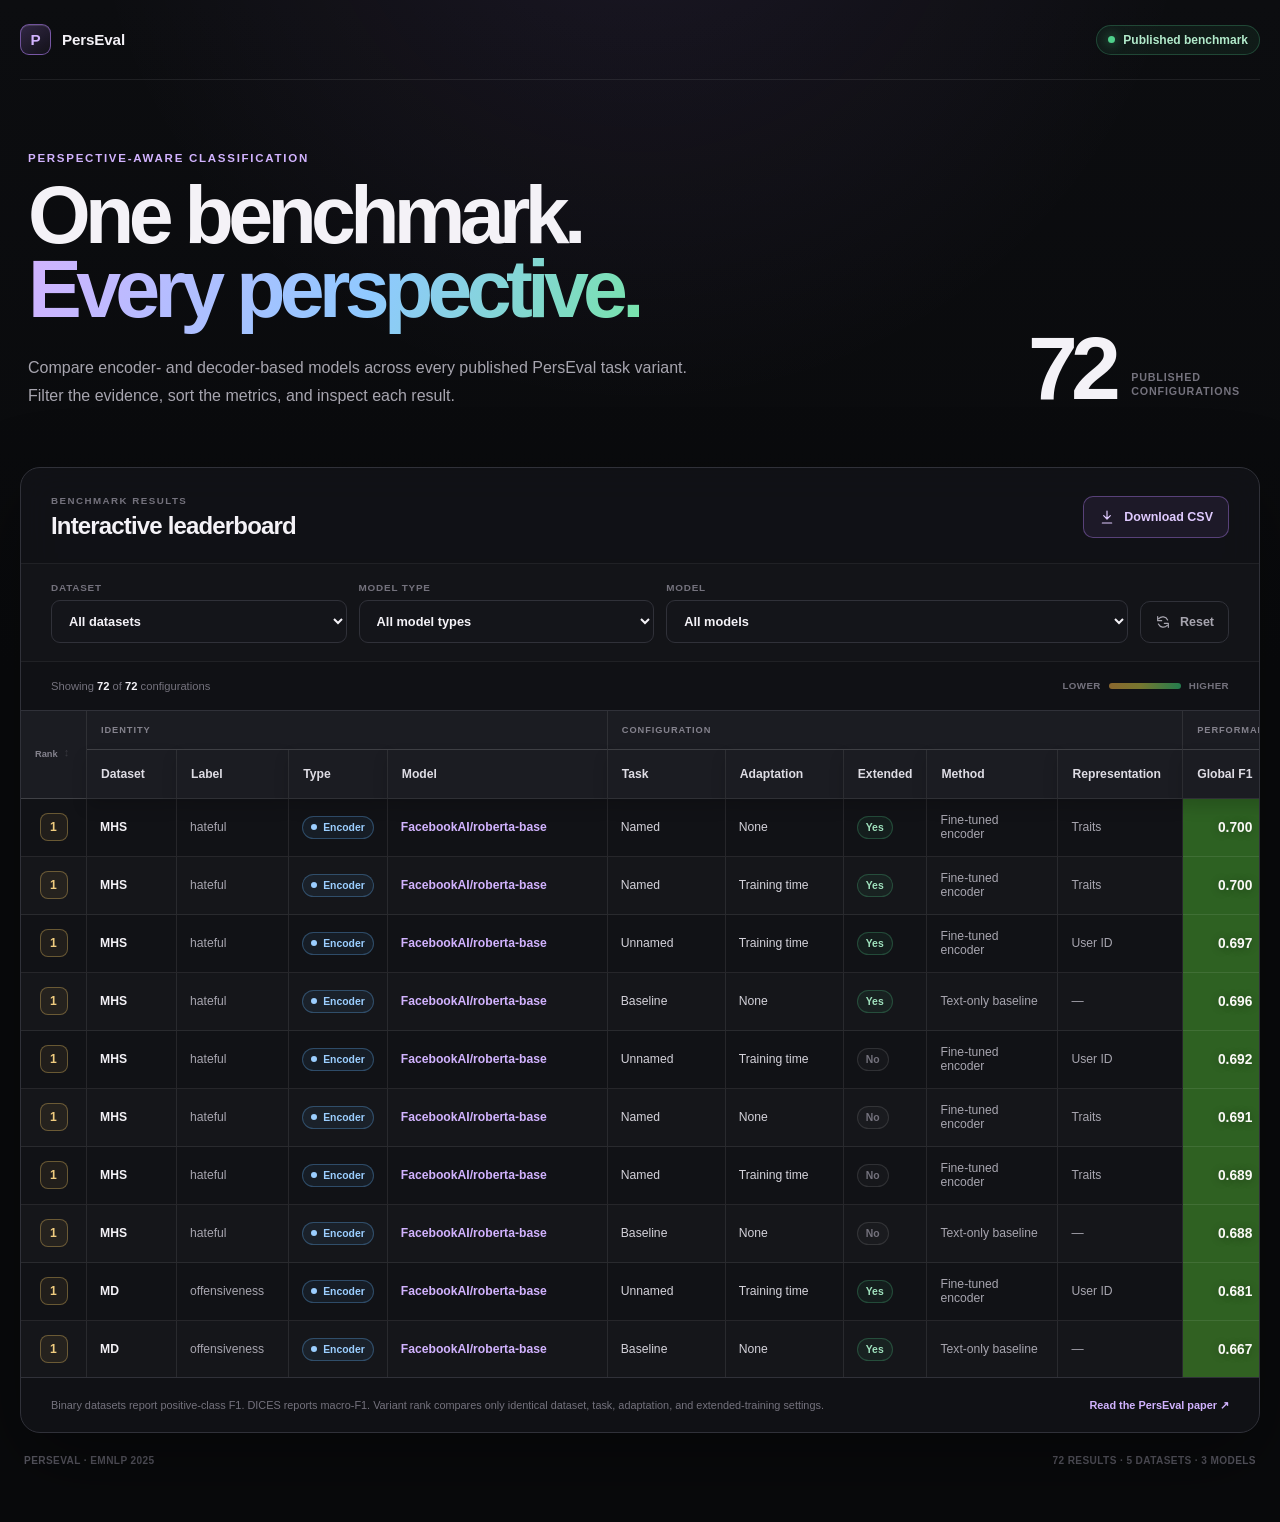
==== docs/leaderboard/index.html @ 26a7c82e "feat: add an option for an interactive leaderboard table" ====
<!doctype html>
<html lang="en">
  <head>
    <meta charset="utf-8">
    <meta name="viewport" content="width=device-width, initial-scale=1">
    <meta
      name="description"
      content="Interactive PersEval leaderboard for encoder- and decoder-based perspectivist classification models."
    >
    <title>PersEval Leaderboard</title>
    <link rel="stylesheet" href="./styles.css">
    <script src="./app.js" defer></script>
  </head>
  <body>
    <div class="page-glow page-glow--violet" aria-hidden="true"></div>
    <div class="page-glow page-glow--green" aria-hidden="true"></div>

    <main class="shell">
      <nav class="topbar" aria-label="Leaderboard navigation">
        <a class="brand" href="https://github.com/valeriobasile/PersEval">
          <span class="brand-mark" aria-hidden="true">P</span>
          <span>PersEval</span>
        </a>
        <span class="verified-pill"><span aria-hidden="true"></span> Published benchmark</span>
      </nav>

      <header class="hero">
        <div class="hero-copy">
          <p class="eyebrow">Perspective-aware classification</p>
          <h1>One benchmark.<br><span>Every perspective.</span></h1>
          <p class="hero-description">
            Compare encoder- and decoder-based models across every published PersEval
            task variant. Filter the evidence, sort the metrics, and inspect each result.
          </p>
        </div>

        <div class="hero-stat" aria-label="Published configuration count">
          <span class="hero-stat__value" id="total-configurations">72</span>
          <span class="hero-stat__label">published<br>configurations</span>
        </div>
      </header>

      <section class="leaderboard" aria-labelledby="leaderboard-title">
        <div class="leaderboard-heading">
          <div>
            <p class="section-kicker">Benchmark results</p>
            <h2 id="leaderboard-title">Interactive leaderboard</h2>
          </div>
          <a class="download-button" href="./scores.csv" download>
            <svg viewBox="0 0 24 24" aria-hidden="true">
              <path d="M12 3v12m0 0 5-5m-5 5-5-5M5 21h14"></path>
            </svg>
            Download CSV
          </a>
        </div>

        <div class="filters" aria-label="Leaderboard filters">
          <label class="filter-control">
            <span>Dataset</span>
            <select id="dataset-filter">
              <option value="">All datasets</option>
            </select>
          </label>

          <label class="filter-control">
            <span>Model type</span>
            <select id="family-filter">
              <option value="">All model types</option>
            </select>
          </label>

          <label class="filter-control filter-control--model">
            <span>Model</span>
            <select id="model-filter">
              <option value="">All models</option>
            </select>
          </label>

          <button class="reset-button" id="reset-filters" type="button">
            <svg viewBox="0 0 24 24" aria-hidden="true">
              <path d="M4 4v6h6M20 20v-6h-6M5.1 15a8 8 0 0 0 13.2 2M18.9 9A8 8 0 0 0 5.7 7"></path>
            </svg>
            Reset
          </button>
        </div>

        <div class="results-bar">
          <p id="results-summary" aria-live="polite">Loading results…</p>
          <div class="score-legend" aria-label="Score heat map legend">
            <span>Lower</span>
            <span class="score-legend__gradient" aria-hidden="true"></span>
            <span>Higher</span>
          </div>
        </div>

        <div class="table-frame">
          <div class="table-scroll">
            <table id="leaderboard-table">
              <caption class="sr-only">
                PersEval results. Use the metric column buttons to sort and the controls
                above the table to filter by dataset, model type, or model.
              </caption>
              <thead>
                <tr class="column-groups">
                  <th rowspan="2" scope="col">
                    <button class="sort-button" data-sort="rank" type="button">
                      Rank <span class="sort-indicator" aria-hidden="true"></span>
                    </button>
                  </th>
                  <th colspan="4" scope="colgroup">Identity</th>
                  <th colspan="5" scope="colgroup">Configuration</th>
                  <th colspan="3" scope="colgroup">Performance</th>
                  <th rowspan="2" scope="col">Evidence</th>
                </tr>
                <tr class="column-labels">
                  <th scope="col">Dataset</th>
                  <th scope="col">Label</th>
                  <th scope="col">Type</th>
                  <th scope="col">Model</th>
                  <th scope="col">Task</th>
                  <th scope="col">Adaptation</th>
                  <th scope="col">Extended</th>
                  <th scope="col">Method</th>
                  <th scope="col">Representation</th>
                  <th scope="col">
                    <button class="sort-button" data-sort="global_f1" type="button">
                      Global F1 <span class="sort-indicator" aria-hidden="true"></span>
                    </button>
                  </th>
                  <th scope="col">
                    <button class="sort-button" data-sort="user_f1" type="button">
                      User F1 <span class="sort-indicator" aria-hidden="true"></span>
                    </button>
                  </th>
                  <th scope="col">
                    <button class="sort-button" data-sort="text_f1" type="button">
                      Text F1 <span class="sort-indicator" aria-hidden="true"></span>
                    </button>
                  </th>
                </tr>
              </thead>
              <tbody id="leaderboard-body"></tbody>
            </table>

            <div class="empty-state" id="empty-state" hidden>
              <div aria-hidden="true">⌁</div>
              <h3>No matching configurations</h3>
              <p>Try broadening one of the filters above.</p>
            </div>
          </div>
        </div>

        <div class="table-note">
          <p>
            Binary datasets report positive-class F1. DICES reports macro-F1.
            Variant rank compares only identical dataset, task, adaptation, and
            extended-training settings.
          </p>
          <a href="https://aclanthology.org/2025.emnlp-main.1137/">
            Read the PersEval paper
            <span aria-hidden="true">↗</span>
          </a>
        </div>
      </section>

      <footer>
        <span>PersEval · EMNLP 2025</span>
        <span>72 results · 5 datasets · 3 models</span>
      </footer>
    </main>

    <noscript>
      <p class="noscript-message">
        JavaScript is required for leaderboard filtering and sorting. The complete data
        remains available in <a href="./scores.csv">scores.csv</a>.
      </p>
    </noscript>
  </body>
</html>
---- docs/leaderboard/styles.css ----
:root {
  color-scheme: dark;
  --bg: #090a0c;
  --surface: rgba(18, 19, 23, 0.92);
  --surface-strong: #14151a;
  --surface-soft: #1a1b21;
  --border: #303139;
  --border-bright: #4a4b56;
  --text: #f4f2f7;
  --text-muted: #a7a5af;
  --text-dim: #74727d;
  --violet: #b884ff;
  --violet-bright: #d2b3ff;
  --green: #4fd08b;
  --amber: #ddb55d;
  --blue: #65b7ff;
  --shadow: 0 28px 80px rgba(0, 0, 0, 0.38);
  font-family:
    Inter, ui-sans-serif, -apple-system, BlinkMacSystemFont, "Segoe UI", sans-serif;
}

* {
  box-sizing: border-box;
}

html {
  background: var(--bg);
  scroll-behavior: smooth;
}

body {
  min-width: 320px;
  min-height: 100vh;
  margin: 0;
  overflow-x: hidden;
  color: var(--text);
  background:
    radial-gradient(circle at 50% -10%, rgba(184, 132, 255, 0.09), transparent 35rem),
    linear-gradient(180deg, #0c0d10 0%, var(--bg) 42rem);
}

button,
select,
a {
  font: inherit;
}

a {
  color: inherit;
}

button,
select {
  color: var(--text);
}

.page-glow {
  position: fixed;
  z-index: -1;
  width: 32rem;
  height: 32rem;
  border-radius: 999px;
  filter: blur(120px);
  opacity: 0.08;
  pointer-events: none;
}

.page-glow--violet {
  top: 5rem;
  left: -20rem;
  background: var(--violet);
}

.page-glow--green {
  right: -22rem;
  bottom: 10%;
  background: var(--green);
}

.shell {
  width: min(100% - 40px, 1640px);
  margin: 0 auto;
  padding-bottom: 56px;
}

.topbar {
  display: flex;
  align-items: center;
  justify-content: space-between;
  min-height: 80px;
  border-bottom: 1px solid rgba(255, 255, 255, 0.08);
}

.brand {
  display: inline-flex;
  align-items: center;
  gap: 11px;
  color: var(--text);
  font-size: 0.95rem;
  font-weight: 720;
  letter-spacing: -0.01em;
  text-decoration: none;
}

.brand-mark {
  display: grid;
  width: 31px;
  height: 31px;
  place-items: center;
  border: 1px solid rgba(184, 132, 255, 0.55);
  border-radius: 9px;
  color: var(--violet-bright);
  background: linear-gradient(145deg, rgba(184, 132, 255, 0.22), rgba(184, 132, 255, 0.04));
  box-shadow: inset 0 1px 0 rgba(255, 255, 255, 0.12);
}

.verified-pill {
  display: inline-flex;
  align-items: center;
  gap: 8px;
  padding: 7px 11px;
  border: 1px solid rgba(79, 208, 139, 0.25);
  border-radius: 999px;
  color: #b2eacb;
  background: rgba(79, 208, 139, 0.07);
  font-size: 0.75rem;
  font-weight: 650;
}

.verified-pill span {
  width: 7px;
  height: 7px;
  border-radius: 50%;
  background: var(--green);
  box-shadow: 0 0 12px rgba(79, 208, 139, 0.75);
}

.hero {
  display: grid;
  grid-template-columns: minmax(0, 1fr) auto;
  gap: 48px;
  align-items: end;
  padding: 72px 8px 58px;
}

.eyebrow,
.section-kicker {
  margin: 0 0 14px;
  color: var(--violet-bright);
  font-size: 0.72rem;
  font-weight: 760;
  letter-spacing: 0.15em;
  text-transform: uppercase;
}

.hero h1 {
  max-width: 850px;
  margin: 0;
  font-size: clamp(3.2rem, 6.3vw, 6.8rem);
  font-weight: 730;
  letter-spacing: -0.07em;
  line-height: 0.92;
}

.hero h1 span {
  color: transparent;
  background: linear-gradient(110deg, var(--violet-bright), #8fc9ff 56%, #78e3ab);
  background-clip: text;
  -webkit-background-clip: text;
}

.hero-description {
  max-width: 670px;
  margin: 28px 0 0;
  color: var(--text-muted);
  font-size: 1rem;
  line-height: 1.7;
}

.hero-stat {
  display: flex;
  gap: 17px;
  align-items: flex-end;
  padding: 0 12px 7px 0;
}

.hero-stat__value {
  font-size: clamp(4rem, 7vw, 7.2rem);
  font-variant-numeric: tabular-nums;
  font-weight: 720;
  letter-spacing: -0.075em;
  line-height: 0.75;
}

.hero-stat__label {
  padding-bottom: 3px;
  color: var(--text-dim);
  font-size: 0.67rem;
  font-weight: 720;
  letter-spacing: 0.08em;
  line-height: 1.35;
  text-transform: uppercase;
}

.leaderboard {
  overflow: hidden;
  border: 1px solid var(--border);
  border-radius: 20px;
  background: var(--surface);
  box-shadow: var(--shadow);
  backdrop-filter: blur(18px);
}

.leaderboard-heading {
  display: flex;
  align-items: center;
  justify-content: space-between;
  gap: 24px;
  padding: 27px 30px 23px;
}

.section-kicker {
  margin-bottom: 6px;
  color: var(--text-dim);
  font-size: 0.61rem;
}

.leaderboard-heading h2 {
  margin: 0;
  font-size: 1.5rem;
  font-weight: 700;
  letter-spacing: -0.035em;
}

.download-button,
.reset-button {
  display: inline-flex;
  align-items: center;
  justify-content: center;
  gap: 9px;
  min-height: 42px;
  border-radius: 10px;
  font-size: 0.78rem;
  font-weight: 690;
  text-decoration: none;
  transition: 150ms ease;
}

.download-button {
  padding: 0 15px;
  border: 1px solid rgba(184, 132, 255, 0.38);
  color: #dfcaff;
  background: rgba(184, 132, 255, 0.08);
}

.download-button:hover {
  border-color: rgba(184, 132, 255, 0.72);
  background: rgba(184, 132, 255, 0.15);
  transform: translateY(-1px);
}

.download-button svg,
.reset-button svg {
  width: 16px;
  height: 16px;
  fill: none;
  stroke: currentColor;
  stroke-linecap: round;
  stroke-linejoin: round;
  stroke-width: 1.8;
}

.filters {
  display: grid;
  grid-template-columns: minmax(170px, 0.8fr) minmax(170px, 0.8fr) minmax(230px, 1.25fr) auto;
  gap: 12px;
  padding: 18px 30px;
  border-top: 1px solid rgba(255, 255, 255, 0.055);
  border-bottom: 1px solid rgba(255, 255, 255, 0.055);
  background: rgba(255, 255, 255, 0.012);
}

.filter-control {
  display: flex;
  flex-direction: column;
  gap: 7px;
}

.filter-control span {
  color: var(--text-dim);
  font-size: 0.62rem;
  font-weight: 720;
  letter-spacing: 0.08em;
  text-transform: uppercase;
}

.filter-control select {
  width: 100%;
  height: 43px;
  padding: 0 36px 0 13px;
  border: 1px solid var(--border);
  border-radius: 9px;
  outline: none;
  background-color: var(--surface-strong);
  font-size: 0.8rem;
  font-weight: 580;
  transition: 150ms ease;
}

.filter-control select:hover {
  border-color: var(--border-bright);
}

.filter-control select:focus-visible {
  border-color: var(--violet);
  box-shadow: 0 0 0 3px rgba(184, 132, 255, 0.14);
}

.reset-button {
  align-self: end;
  padding: 0 14px;
  border: 1px solid var(--border);
  color: var(--text-muted);
  background: transparent;
  cursor: pointer;
}

.reset-button:hover {
  border-color: var(--border-bright);
  color: var(--text);
  background: rgba(255, 255, 255, 0.035);
}

.results-bar {
  display: flex;
  align-items: center;
  justify-content: space-between;
  gap: 20px;
  min-height: 48px;
  padding: 0 30px;
  color: var(--text-dim);
  font-size: 0.7rem;
}

.results-bar p {
  margin: 0;
}

.results-bar strong {
  color: var(--text);
  font-variant-numeric: tabular-nums;
  font-weight: 700;
}

.score-legend {
  display: flex;
  align-items: center;
  gap: 8px;
  font-size: 0.61rem;
  font-weight: 650;
  letter-spacing: 0.04em;
  text-transform: uppercase;
}

.score-legend__gradient {
  width: 72px;
  height: 6px;
  border-radius: 99px;
  background: linear-gradient(90deg, #8b672e, #77772f 43%, #237c4d);
}

.table-frame {
  border-top: 1px solid var(--border);
  border-bottom: 1px solid var(--border);
}

.table-scroll {
  position: relative;
  max-height: min(74vh, 850px);
  overflow: auto;
  scrollbar-color: #45464f #17181d;
  scrollbar-width: thin;
}

table {
  width: 100%;
  min-width: 1560px;
  border-collapse: separate;
  border-spacing: 0;
  font-size: 0.76rem;
}

th,
td {
  border-right: 1px solid rgba(255, 255, 255, 0.085);
  border-bottom: 1px solid rgba(255, 255, 255, 0.085);
  text-align: left;
  vertical-align: middle;
}

th:last-child,
td:last-child {
  border-right: 0;
}

thead {
  position: sticky;
  z-index: 10;
  top: 0;
}

th {
  color: #dedce4;
  background: #1b1c22;
  font-weight: 680;
  white-space: nowrap;
}

.column-groups th {
  height: 39px;
  padding: 0 14px;
  border-bottom-color: rgba(255, 255, 255, 0.16);
  color: #84828d;
  font-size: 0.58rem;
  letter-spacing: 0.1em;
  text-transform: uppercase;
}

.column-labels th {
  height: 49px;
  padding: 0 14px;
  box-shadow: 0 8px 16px rgba(0, 0, 0, 0.16);
}

tbody td {
  height: 58px;
  padding: 10px 13px;
  background: rgba(17, 18, 22, 0.96);
  color: #d4d2da;
}

tbody tr:nth-child(even) td:not(.metric-cell) {
  background: rgba(21, 22, 27, 0.96);
}

tbody tr:hover td:not(.metric-cell) {
  background: #202127;
}

tbody tr:hover td {
  box-shadow: inset 0 1px rgba(255, 255, 255, 0.035), inset 0 -1px rgba(255, 255, 255, 0.035);
}

.sort-button {
  display: inline-flex;
  align-items: center;
  gap: 6px;
  margin: -8px;
  padding: 8px;
  border: 0;
  color: inherit;
  background: transparent;
  font-weight: inherit;
  cursor: pointer;
}

.sort-button:hover,
.sort-button:focus-visible {
  color: var(--violet-bright);
}

.sort-button:focus-visible {
  border-radius: 6px;
  outline: 2px solid rgba(184, 132, 255, 0.55);
  outline-offset: 1px;
}

.sort-indicator {
  width: 0;
  height: 0;
  border-right: 4px solid transparent;
  border-left: 4px solid transparent;
  opacity: 0.27;
}

.sort-indicator::before {
  content: "↕";
  position: relative;
  top: -8px;
  left: -4px;
  font-size: 0.7rem;
}

.sort-button[data-active="true"] .sort-indicator {
  opacity: 1;
}

.sort-button[data-direction="asc"] .sort-indicator::before {
  content: "↑";
}

.sort-button[data-direction="desc"] .sort-indicator::before {
  content: "↓";
}

.rank-cell {
  width: 66px;
  color: var(--text-muted);
  font-variant-numeric: tabular-nums;
  text-align: center;
}

.rank-badge {
  display: inline-grid;
  width: 28px;
  height: 28px;
  place-items: center;
  border: 1px solid var(--border);
  border-radius: 8px;
  background: rgba(255, 255, 255, 0.025);
  font-weight: 720;
}

.rank-badge--first {
  border-color: rgba(221, 181, 93, 0.38);
  color: #f0cc7f;
  background: rgba(221, 181, 93, 0.08);
}

.dataset-cell {
  min-width: 90px;
  color: var(--text);
  font-weight: 720;
}

.label-cell {
  max-width: 185px;
  color: var(--text-muted);
  overflow-wrap: anywhere;
}

.model-cell {
  min-width: 220px;
  color: var(--violet-bright);
  font-weight: 700;
}

.family-pill,
.boolean-pill {
  display: inline-flex;
  align-items: center;
  gap: 6px;
  padding: 5px 8px;
  border: 1px solid;
  border-radius: 999px;
  font-size: 0.65rem;
  font-weight: 720;
  white-space: nowrap;
}

.family-pill::before {
  width: 6px;
  height: 6px;
  border-radius: 50%;
  background: currentColor;
  content: "";
}

.family-pill--encoder {
  border-color: rgba(101, 183, 255, 0.3);
  color: #9bceff;
  background: rgba(101, 183, 255, 0.07);
}

.family-pill--decoder {
  border-color: rgba(184, 132, 255, 0.32);
  color: #d2b3ff;
  background: rgba(184, 132, 255, 0.08);
}

.boolean-pill {
  border-color: rgba(255, 255, 255, 0.11);
  color: var(--text-dim);
  background: rgba(255, 255, 255, 0.025);
}

.boolean-pill--yes {
  border-color: rgba(79, 208, 139, 0.25);
  color: #9fe1bd;
  background: rgba(79, 208, 139, 0.065);
}

.task-cell,
.adaptation-cell,
.method-cell,
.representation-cell {
  min-width: 118px;
}

.method-cell,
.representation-cell {
  color: var(--text-muted);
}

.metric-cell {
  min-width: 105px;
  color: #faf9f6;
  font-size: 0.86rem;
  font-variant-numeric: tabular-nums;
  font-weight: 760;
  text-align: center;
  text-shadow: 0 1px 8px rgba(0, 0, 0, 0.3);
  transition: filter 120ms ease;
}

tbody tr:hover .metric-cell {
  filter: brightness(1.08);
}

.source-link {
  display: inline-flex;
  align-items: center;
  gap: 5px;
  color: #cfcdd5;
  font-size: 0.69rem;
  font-weight: 670;
  text-decoration: none;
  white-space: nowrap;
}

.source-link:hover {
  color: var(--violet-bright);
}

.empty-state {
  padding: 86px 24px;
  text-align: center;
}

.empty-state div {
  color: var(--violet);
  font-size: 2.2rem;
}

.empty-state h3 {
  margin: 12px 0 6px;
  font-size: 1rem;
}

.empty-state p {
  margin: 0;
  color: var(--text-dim);
  font-size: 0.76rem;
}

.table-note {
  display: flex;
  align-items: center;
  justify-content: space-between;
  gap: 24px;
  padding: 19px 30px;
  color: var(--text-dim);
  font-size: 0.68rem;
  line-height: 1.5;
}

.table-note p {
  max-width: 850px;
  margin: 0;
}

.table-note a {
  flex: none;
  color: var(--violet-bright);
  font-weight: 690;
  text-decoration: none;
}

.table-note a:hover {
  text-decoration: underline;
  text-underline-offset: 3px;
}

footer {
  display: flex;
  justify-content: space-between;
  gap: 24px;
  padding: 22px 4px 0;
  color: #595862;
  font-size: 0.63rem;
  font-weight: 660;
  letter-spacing: 0.04em;
  text-transform: uppercase;
}

.sr-only {
  position: absolute;
  width: 1px;
  height: 1px;
  padding: 0;
  margin: -1px;
  overflow: hidden;
  clip: rect(0, 0, 0, 0);
  white-space: nowrap;
  border: 0;
}

.noscript-message {
  position: fixed;
  right: 20px;
  bottom: 20px;
  left: 20px;
  z-index: 20;
  max-width: 720px;
  margin: auto;
  padding: 14px 18px;
  border: 1px solid #7f6633;
  border-radius: 10px;
  color: #f1d89c;
  background: #2b2518;
  font-size: 0.8rem;
  text-align: center;
}

@media (max-width: 920px) {
  .hero {
    grid-template-columns: 1fr;
  }

  .hero-stat {
    display: none;
  }

  .filters {
    grid-template-columns: 1fr 1fr;
  }

  .filter-control--model {
    grid-column: 1 / -1;
  }

  .reset-button {
    grid-column: 1 / -1;
  }
}

@media (max-width: 620px) {
  .shell {
    width: min(100% - 20px, 1640px);
  }

  .topbar {
    min-height: 66px;
  }

  .verified-pill {
    display: none;
  }

  .hero {
    padding: 50px 3px 38px;
  }

  .hero h1 {
    font-size: clamp(3.1rem, 16vw, 5rem);
  }

  .hero-description {
    font-size: 0.9rem;
  }

  .leaderboard {
    border-radius: 14px;
  }

  .leaderboard-heading,
  .table-note {
    align-items: flex-start;
    flex-direction: column;
  }

  .leaderboard-heading,
  .filters,
  .results-bar,
  .table-note {
    padding-right: 18px;
    padding-left: 18px;
  }

  .download-button {
    width: 100%;
  }

  .filters {
    grid-template-columns: 1fr;
  }

  .filter-control--model,
  .reset-button {
    grid-column: auto;
  }

  .score-legend {
    display: none;
  }

  footer {
    align-items: flex-start;
    flex-direction: column;
  }
}

@media (prefers-reduced-motion: reduce) {
  *,
  *::before,
  *::after {
    scroll-behavior: auto !important;
    transition-duration: 0.01ms !important;
  }
}
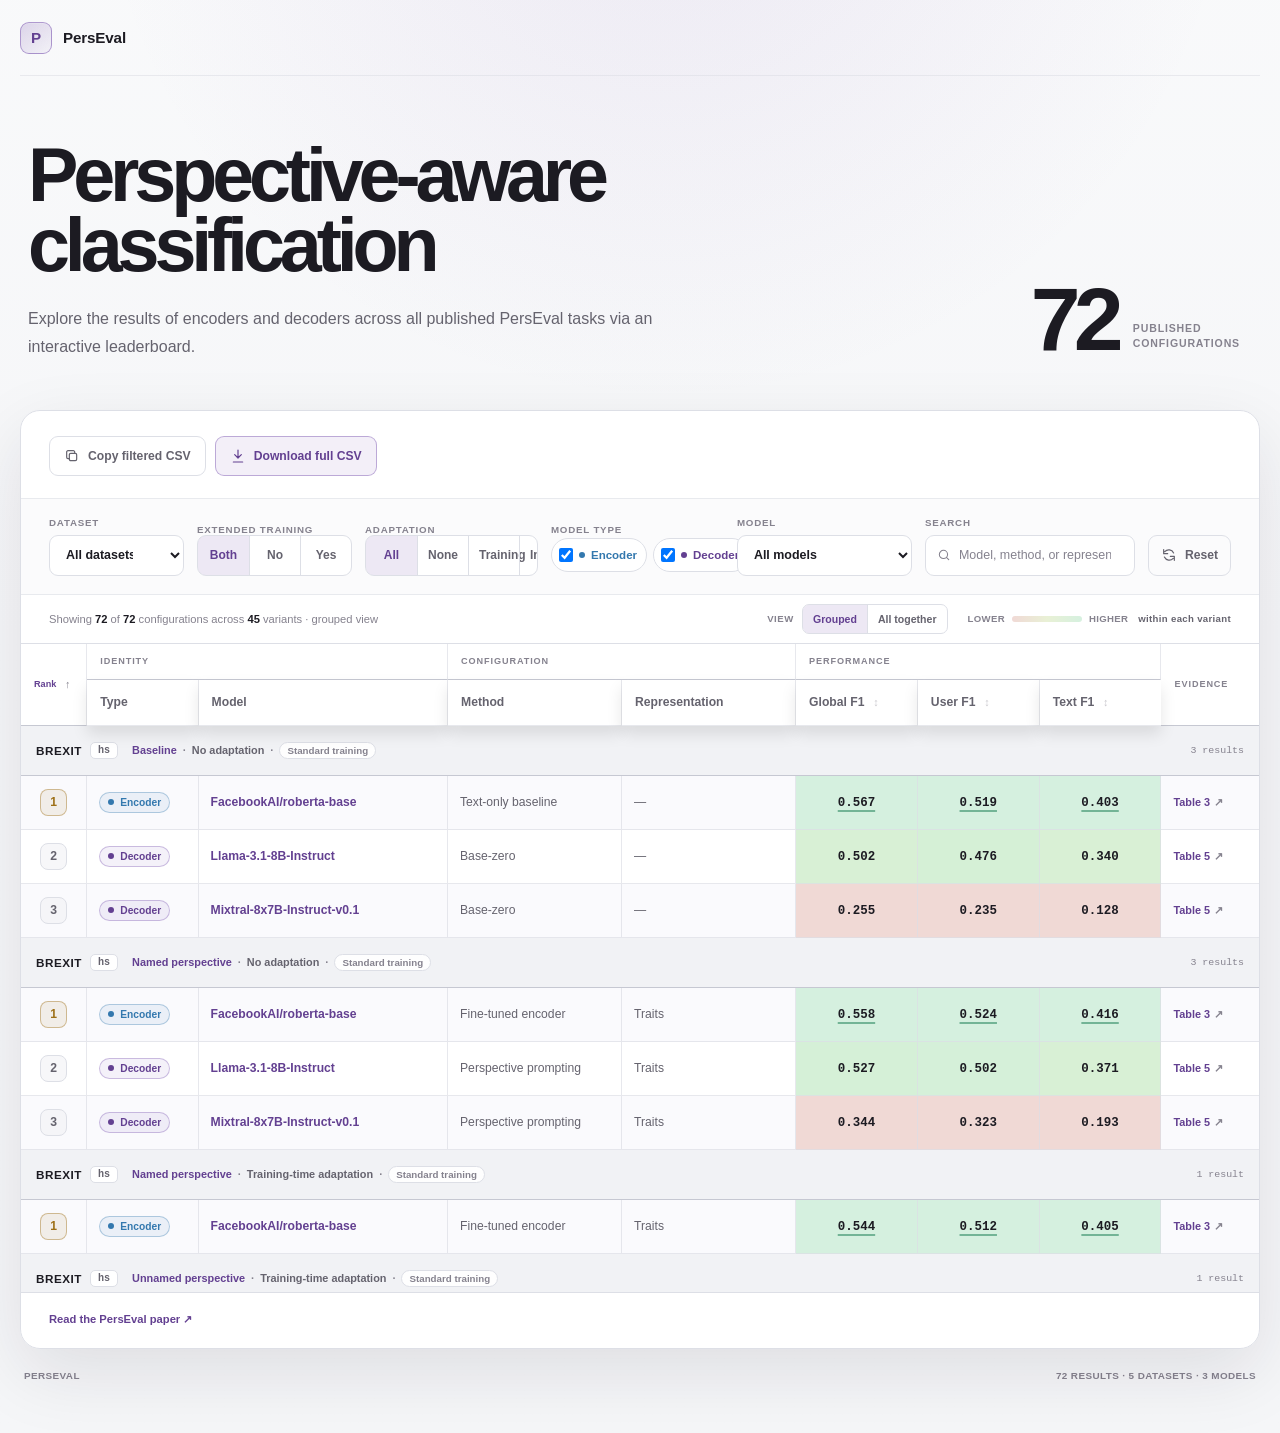
==== commit 7164558a: "feat: new table with concepts from both initial designs" ====
--- a/docs/leaderboard/index.html
+++ b/docs/leaderboard/index.html
@@ -5,7 +5,7 @@
     <meta name="viewport" content="width=device-width, initial-scale=1">
     <meta
       name="description"
-      content="Interactive PersEval leaderboard for encoder- and decoder-based perspectivist classification models."
+      content="Interactive PersEval leaderboard for comparing perspective-aware classification models within equivalent benchmark variants."
     >
     <title>PersEval Leaderboard</title>
     <link rel="stylesheet" href="./styles.css">
@@ -21,37 +21,39 @@
           <span class="brand-mark" aria-hidden="true">P</span>
           <span>PersEval</span>
         </a>
-        <span class="verified-pill"><span aria-hidden="true"></span> Published benchmark</span>
       </nav>
 
       <header class="hero">
         <div class="hero-copy">
-          <p class="eyebrow">Perspective-aware classification</p>
-          <h1>One benchmark.<br><span>Every perspective.</span></h1>
+          <h1>Perspective-aware classification</h1>
           <p class="hero-description">
-            Compare encoder- and decoder-based models across every published PersEval
-            task variant. Filter the evidence, sort the metrics, and inspect each result.
+            Explore the results of encoders and decoders across all published PersEval tasks via an interactive leaderboard.
           </p>
         </div>
 
         <div class="hero-stat" aria-label="Published configuration count">
-          <span class="hero-stat__value" id="total-configurations">72</span>
+          <span class="hero-stat__value" id="total-configurations">—</span>
           <span class="hero-stat__label">published<br>configurations</span>
         </div>
       </header>
 
       <section class="leaderboard" aria-labelledby="leaderboard-title">
         <div class="leaderboard-heading">
-          <div>
-            <p class="section-kicker">Benchmark results</p>
-            <h2 id="leaderboard-title">Interactive leaderboard</h2>
+          <div class="leaderboard-actions">
+            <button class="action-button action-button--secondary" id="copy-results" type="button">
+              <svg viewBox="0 0 24 24" aria-hidden="true">
+                <rect x="8" y="8" width="11" height="11" rx="2"></rect>
+                <path d="M16 8V6a2 2 0 0 0-2-2H6a2 2 0 0 0-2 2v8a2 2 0 0 0 2 2h2"></path>
+              </svg>
+              Copy filtered CSV
+            </button>
+            <a class="action-button action-button--primary" href="./scores.csv" download>
+              <svg viewBox="0 0 24 24" aria-hidden="true">
+                <path d="M12 3v12m0 0 5-5m-5 5-5-5M5 21h14"></path>
+              </svg>
+              Download full CSV
+            </a>
           </div>
-          <a class="download-button" href="./scores.csv" download>
-            <svg viewBox="0 0 24 24" aria-hidden="true">
-              <path d="M12 3v12m0 0 5-5m-5 5-5-5M5 21h14"></path>
-            </svg>
-            Download CSV
-          </a>
         </div>
 
         <div class="filters" aria-label="Leaderboard filters">
@@ -62,18 +64,55 @@
             </select>
           </label>
 
+          <fieldset class="filter-control filter-control--extended">
+            <legend>Extended training</legend>
+            <div class="segmented-control" id="extended-filter">
+              <button type="button" data-value="all" aria-pressed="true">Both</button>
+              <button type="button" data-value="false" aria-pressed="false">No</button>
+              <button type="button" data-value="true" aria-pressed="false">Yes</button>
+            </div>
+          </fieldset>
+
+          <fieldset class="filter-control filter-control--adaptation">
+            <legend>Adaptation</legend>
+            <div class="segmented-control" id="adaptation-filter">
+              <button type="button" data-value="all" aria-pressed="true">All</button>
+              <button type="button" data-value="none" aria-pressed="false">None</button>
+              <button type="button" data-value="train" aria-pressed="false">Training</button>
+              <button type="button" data-value="test" aria-pressed="false">Inference</button>
+            </div>
+          </fieldset>
+
+          <fieldset class="filter-control filter-control--family">
+            <legend>Model type</legend>
+            <div class="family-filters">
+              <label class="family-choice family-choice--encoder">
+                <input type="checkbox" value="Encoder" checked>
+                <span aria-hidden="true"></span> Encoder
+              </label>
+              <label class="family-choice family-choice--decoder">
+                <input type="checkbox" value="Decoder" checked>
+                <span aria-hidden="true"></span> Decoder
+              </label>
+            </div>
+          </fieldset>
+
           <label class="filter-control">
-            <span>Model type</span>
-            <select id="family-filter">
-              <option value="">All model types</option>
-            </select>
-          </label>
-
-          <label class="filter-control filter-control--model">
             <span>Model</span>
             <select id="model-filter">
               <option value="">All models</option>
             </select>
+          </label>
+
+          <label class="filter-control filter-control--search">
+            <span>Search</span>
+            <span class="search-field">
+              <svg viewBox="0 0 24 24" aria-hidden="true">
+                <circle cx="11" cy="11" r="7"></circle>
+                <path d="m20 20-4-4"></path>
+              </svg>
+              <input id="search-filter" type="search" placeholder="Model, method, or representation">
+            </span>
           </label>
 
           <button class="reset-button" id="reset-filters" type="button">
@@ -86,10 +125,20 @@
 
         <div class="results-bar">
           <p id="results-summary" aria-live="polite">Loading results…</p>
-          <div class="score-legend" aria-label="Score heat map legend">
-            <span>Lower</span>
-            <span class="score-legend__gradient" aria-hidden="true"></span>
-            <span>Higher</span>
+          <div class="results-tools">
+            <div class="view-control" aria-label="Leaderboard view">
+              <span class="view-control__label">View</span>
+              <div class="segmented-control segmented-control--compact" id="view-mode">
+                <button type="button" data-value="grouped" aria-pressed="true">Grouped</button>
+                <button type="button" data-value="together" aria-pressed="false">All together</button>
+              </div>
+            </div>
+            <div class="score-legend" aria-label="Score heat map legend: relative within each variant">
+              <span>Lower</span>
+              <span class="score-legend__gradient" aria-hidden="true"></span>
+              <span>Higher</span>
+              <span class="score-legend__context">within each variant</span>
+            </div>
           </div>
         </div>
 
@@ -97,8 +146,51 @@
           <div class="table-scroll">
             <table id="leaderboard-table">
               <caption class="sr-only">
-                PersEval results. Use the metric column buttons to sort and the controls
-                above the table to filter by dataset, model type, or model.
+                PersEval results grouped by equivalent dataset, label, task, adaptation,
+                and extended-training configurations. Use the column buttons to sort
+                results inside every group.
+              </caption>
+              <thead>
+                <tr class="column-groups">
+                  <th rowspan="2" scope="col">
+                    <button class="sort-button" data-sort="rank" type="button">
+                      Rank <span class="sort-indicator" aria-hidden="true"></span>
+                    </button>
+                  </th>
+                  <th colspan="2" scope="colgroup">Identity</th>
+                  <th colspan="2" scope="colgroup">Configuration</th>
+                  <th colspan="3" scope="colgroup">Performance</th>
+                  <th rowspan="2" scope="col">Evidence</th>
+                </tr>
+                <tr class="column-labels">
+                  <th scope="col">Type</th>
+                  <th scope="col">Model</th>
+                  <th scope="col">Method</th>
+                  <th scope="col">Representation</th>
+                  <th scope="col">
+                    <button class="sort-button" data-sort="global_f1" type="button">
+                      Global F1 <span class="sort-indicator" aria-hidden="true"></span>
+                    </button>
+                  </th>
+                  <th scope="col">
+                    <button class="sort-button" data-sort="user_f1" type="button">
+                      User F1 <span class="sort-indicator" aria-hidden="true"></span>
+                    </button>
+                  </th>
+                  <th scope="col">
+                    <button class="sort-button" data-sort="text_f1" type="button">
+                      Text F1 <span class="sort-indicator" aria-hidden="true"></span>
+                    </button>
+                  </th>
+                </tr>
+              </thead>
+              <tbody id="leaderboard-body"></tbody>
+            </table>
+
+            <table id="together-leaderboard-table" class="together-table" hidden>
+              <caption class="sr-only">
+                All PersEval configurations in one table. Rank and heat colors retain
+                their meaning within each equivalent benchmark variant.
               </caption>
               <thead>
                 <tr class="column-groups">
@@ -139,40 +231,36 @@
                   </th>
                 </tr>
               </thead>
-              <tbody id="leaderboard-body"></tbody>
+              <tbody id="together-leaderboard-body"></tbody>
             </table>
 
             <div class="empty-state" id="empty-state" hidden>
               <div aria-hidden="true">⌁</div>
               <h3>No matching configurations</h3>
-              <p>Try broadening one of the filters above.</p>
+              <p>Try broadening the dataset, model, or search filters.</p>
             </div>
           </div>
         </div>
 
-        <div class="table-note">
-          <p>
-            Binary datasets report positive-class F1. DICES reports macro-F1.
-            Variant rank compares only identical dataset, task, adaptation, and
-            extended-training settings.
-          </p>
-          <a href="https://aclanthology.org/2025.emnlp-main.1137/">
-            Read the PersEval paper
-            <span aria-hidden="true">↗</span>
+        <div class="table-notes">
+          <a href="https://aclanthology.org/2025.emnlp-main.1137.pdf#page=1">
+            Read the PersEval paper <span aria-hidden="true">↗</span>
           </a>
         </div>
       </section>
 
       <footer>
-        <span>PersEval · EMNLP 2025</span>
-        <span>72 results · 5 datasets · 3 models</span>
+        <span>PersEval</span>
+        <span id="footer-summary">Published benchmark results</span>
       </footer>
     </main>
 
+    <div class="toast" id="toast" role="status" aria-live="polite" hidden></div>
+
     <noscript>
       <p class="noscript-message">
-        JavaScript is required for leaderboard filtering and sorting. The complete data
-        remains available in <a href="./scores.csv">scores.csv</a>.
+        JavaScript is required for filtering and sorting. The complete data remains
+        available in <a href="./scores.csv">scores.csv</a>.
       </p>
     </noscript>
   </body>
--- a/docs/leaderboard/styles.css
+++ b/docs/leaderboard/styles.css
@@ -1,22 +1,52 @@
 :root {
-  color-scheme: dark;
-  --bg: #090a0c;
-  --surface: rgba(18, 19, 23, 0.92);
-  --surface-strong: #14151a;
-  --surface-soft: #1a1b21;
-  --border: #303139;
-  --border-bright: #4a4b56;
-  --text: #f4f2f7;
-  --text-muted: #a7a5af;
-  --text-dim: #74727d;
-  --violet: #b884ff;
-  --violet-bright: #d2b3ff;
-  --green: #4fd08b;
-  --amber: #ddb55d;
-  --blue: #65b7ff;
-  --shadow: 0 28px 80px rgba(0, 0, 0, 0.38);
-  font-family:
-    Inter, ui-sans-serif, -apple-system, BlinkMacSystemFont, "Segoe UI", sans-serif;
+  color-scheme: light;
+  --bg: #f5f6f8;
+  --surface: rgba(255, 255, 255, 0.94);
+  --surface-strong: #ffffff;
+  --surface-soft: #f1f2f5;
+  --table-row: rgba(255, 255, 255, 0.98);
+  --table-row-alt: #fafafd;
+  --table-hover: #f2eff8;
+  --border: #dddfe6;
+  --border-bright: #c6c8d2;
+  --text: #1c1b22;
+  --text-muted: #65636e;
+  --text-dim: #85828e;
+  --violet: #7650ad;
+  --violet-bright: #634091;
+  --green: #23845b;
+  --amber: #9d6f16;
+  --blue: #3378ae;
+  --shadow: 0 24px 70px rgba(30, 24, 44, 0.1);
+  --metric-lightness: 89%;
+  --metric-saturation: 48%;
+  font-family: Inter, ui-sans-serif, -apple-system, BlinkMacSystemFont, "Segoe UI", sans-serif;
+}
+
+@media (prefers-color-scheme: dark) {
+  :root {
+    color-scheme: dark;
+    --bg: #090a0c;
+    --surface: rgba(18, 19, 23, 0.94);
+    --surface-strong: #15161b;
+    --surface-soft: #1a1b21;
+    --table-row: rgba(17, 18, 22, 0.98);
+    --table-row-alt: rgba(21, 22, 27, 0.98);
+    --table-hover: #222129;
+    --border: #303139;
+    --border-bright: #4a4b56;
+    --text: #f4f2f7;
+    --text-muted: #aaa7b1;
+    --text-dim: #7d7a85;
+    --violet: #b884ff;
+    --violet-bright: #d2b3ff;
+    --green: #4fd08b;
+    --amber: #ddb55d;
+    --blue: #65b7ff;
+    --shadow: 0 28px 80px rgba(0, 0, 0, 0.38);
+    --metric-lightness: 25%;
+    --metric-saturation: 38%;
+  }
 }
 
 * {
@@ -35,23 +65,29 @@
   overflow-x: hidden;
   color: var(--text);
   background:
-    radial-gradient(circle at 50% -10%, rgba(184, 132, 255, 0.09), transparent 35rem),
-    linear-gradient(180deg, #0c0d10 0%, var(--bg) 42rem);
+    radial-gradient(circle at 52% -12%, color-mix(in srgb, var(--violet) 10%, transparent), transparent 36rem),
+    linear-gradient(180deg, color-mix(in srgb, var(--surface-strong) 35%, var(--bg)) 0%, var(--bg) 40rem);
 }
 
 button,
 select,
+input,
 a {
   font: inherit;
 }
 
+button,
+select,
+input {
+  color: var(--text);
+}
+
 a {
   color: inherit;
 }
 
-button,
-select {
-  color: var(--text);
+[hidden] {
+  display: none !important;
 }
 
 .page-glow {
@@ -66,29 +102,29 @@
 }
 
 .page-glow--violet {
-  top: 5rem;
+  top: 6rem;
   left: -20rem;
   background: var(--violet);
 }
 
 .page-glow--green {
   right: -22rem;
-  bottom: 10%;
+  bottom: 8%;
   background: var(--green);
 }
 
 .shell {
-  width: min(100% - 40px, 1640px);
+  width: min(100% - 40px, 1580px);
   margin: 0 auto;
-  padding-bottom: 56px;
+  padding-bottom: 52px;
 }
 
 .topbar {
   display: flex;
   align-items: center;
   justify-content: space-between;
-  min-height: 80px;
-  border-bottom: 1px solid rgba(255, 255, 255, 0.08);
+  min-height: 76px;
+  border-bottom: 1px solid color-mix(in srgb, var(--border) 58%, transparent);
 }
 
 .brand {
@@ -104,74 +140,78 @@
 
 .brand-mark {
   display: grid;
-  width: 31px;
-  height: 31px;
+  width: 32px;
+  height: 32px;
   place-items: center;
-  border: 1px solid rgba(184, 132, 255, 0.55);
+  border: 1px solid color-mix(in srgb, var(--violet) 52%, transparent);
   border-radius: 9px;
   color: var(--violet-bright);
-  background: linear-gradient(145deg, rgba(184, 132, 255, 0.22), rgba(184, 132, 255, 0.04));
-  box-shadow: inset 0 1px 0 rgba(255, 255, 255, 0.12);
-}
-
-.verified-pill {
+  background: linear-gradient(
+    145deg,
+    color-mix(in srgb, var(--violet) 22%, transparent),
+    color-mix(in srgb, var(--violet) 4%, transparent)
+  );
+  box-shadow: inset 0 1px 0 color-mix(in srgb, white 16%, transparent);
+}
+
+.published-pill {
   display: inline-flex;
   align-items: center;
   gap: 8px;
   padding: 7px 11px;
-  border: 1px solid rgba(79, 208, 139, 0.25);
+  border: 1px solid color-mix(in srgb, var(--green) 28%, transparent);
   border-radius: 999px;
-  color: #b2eacb;
-  background: rgba(79, 208, 139, 0.07);
-  font-size: 0.75rem;
-  font-weight: 650;
-}
-
-.verified-pill span {
+  color: var(--green);
+  background: color-mix(in srgb, var(--green) 8%, transparent);
+  font-size: 0.74rem;
+  font-weight: 680;
+}
+
+.published-pill span {
   width: 7px;
   height: 7px;
   border-radius: 50%;
   background: var(--green);
-  box-shadow: 0 0 12px rgba(79, 208, 139, 0.75);
+  box-shadow: 0 0 12px color-mix(in srgb, var(--green) 72%, transparent);
 }
 
 .hero {
   display: grid;
   grid-template-columns: minmax(0, 1fr) auto;
-  gap: 48px;
+  gap: 46px;
   align-items: end;
-  padding: 72px 8px 58px;
+  padding: 64px 8px 50px;
 }
 
 .eyebrow,
 .section-kicker {
-  margin: 0 0 14px;
+  margin: 0 0 13px;
   color: var(--violet-bright);
-  font-size: 0.72rem;
-  font-weight: 760;
+  font-size: 0.7rem;
+  font-weight: 770;
   letter-spacing: 0.15em;
   text-transform: uppercase;
 }
 
 .hero h1 {
-  max-width: 850px;
+  max-width: 880px;
   margin: 0;
-  font-size: clamp(3.2rem, 6.3vw, 6.8rem);
-  font-weight: 730;
-  letter-spacing: -0.07em;
-  line-height: 0.92;
+  font-size: clamp(3rem, 5.9vw, 6.4rem);
+  font-weight: 740;
+  letter-spacing: -0.068em;
+  line-height: 0.93;
 }
 
 .hero h1 span {
   color: transparent;
-  background: linear-gradient(110deg, var(--violet-bright), #8fc9ff 56%, #78e3ab);
+  background: linear-gradient(110deg, var(--violet-bright), var(--blue) 56%, var(--green));
   background-clip: text;
   -webkit-background-clip: text;
 }
 
 .hero-description {
-  max-width: 670px;
-  margin: 28px 0 0;
+  max-width: 700px;
+  margin: 25px 0 0;
   color: var(--text-muted);
   font-size: 1rem;
   line-height: 1.7;
@@ -179,15 +219,15 @@
 
 .hero-stat {
   display: flex;
-  gap: 17px;
+  gap: 16px;
   align-items: flex-end;
   padding: 0 12px 7px 0;
 }
 
 .hero-stat__value {
-  font-size: clamp(4rem, 7vw, 7.2rem);
+  font-size: clamp(4rem, 7vw, 7rem);
   font-variant-numeric: tabular-nums;
-  font-weight: 720;
+  font-weight: 730;
   letter-spacing: -0.075em;
   line-height: 0.75;
 }
@@ -195,8 +235,8 @@
 .hero-stat__label {
   padding-bottom: 3px;
   color: var(--text-dim);
-  font-size: 0.67rem;
-  font-weight: 720;
+  font-size: 0.66rem;
+  font-weight: 740;
   letter-spacing: 0.08em;
   line-height: 1.35;
   text-transform: uppercase;
@@ -216,51 +256,76 @@
   align-items: center;
   justify-content: space-between;
   gap: 24px;
-  padding: 27px 30px 23px;
+  padding: 25px 28px 22px;
 }
 
 .section-kicker {
-  margin-bottom: 6px;
-  color: var(--text-dim);
-  font-size: 0.61rem;
+  margin-bottom: 5px;
+  color: var(--text-dim);
+  font-size: 0.6rem;
 }
 
 .leaderboard-heading h2 {
   margin: 0;
-  font-size: 1.5rem;
-  font-weight: 700;
+  font-size: 1.48rem;
+  font-weight: 720;
   letter-spacing: -0.035em;
 }
 
-.download-button,
+.leaderboard-actions {
+  display: flex;
+  flex-wrap: wrap;
+  gap: 9px;
+  justify-content: flex-end;
+}
+
+.action-button,
 .reset-button {
   display: inline-flex;
   align-items: center;
   justify-content: center;
-  gap: 9px;
-  min-height: 42px;
-  border-radius: 10px;
-  font-size: 0.78rem;
+  gap: 8px;
+  min-height: 40px;
+  border-radius: 9px;
+  font-size: 0.76rem;
   font-weight: 690;
   text-decoration: none;
-  transition: 150ms ease;
-}
-
-.download-button {
-  padding: 0 15px;
-  border: 1px solid rgba(184, 132, 255, 0.38);
-  color: #dfcaff;
-  background: rgba(184, 132, 255, 0.08);
-}
-
-.download-button:hover {
-  border-color: rgba(184, 132, 255, 0.72);
-  background: rgba(184, 132, 255, 0.15);
+  transition: border-color 150ms ease, background 150ms ease, color 150ms ease, transform 150ms ease;
+}
+
+.action-button {
+  padding: 0 14px;
+  cursor: pointer;
+}
+
+.action-button--primary {
+  border: 1px solid color-mix(in srgb, var(--violet) 44%, transparent);
+  color: var(--violet-bright);
+  background: color-mix(in srgb, var(--violet) 9%, transparent);
+}
+
+.action-button--secondary {
+  border: 1px solid var(--border);
+  color: var(--text-muted);
+  background: transparent;
+}
+
+.action-button:hover:not(:disabled),
+.reset-button:hover {
+  border-color: var(--border-bright);
+  color: var(--text);
+  background: color-mix(in srgb, var(--violet) 8%, transparent);
   transform: translateY(-1px);
 }
 
-.download-button svg,
-.reset-button svg {
+.action-button:disabled {
+  cursor: not-allowed;
+  opacity: 0.45;
+}
+
+.action-button svg,
+.reset-button svg,
+.search-field svg {
   width: 16px;
   height: 16px;
   fill: none;
@@ -272,74 +337,210 @@
 
 .filters {
   display: grid;
-  grid-template-columns: minmax(170px, 0.8fr) minmax(170px, 0.8fr) minmax(230px, 1.25fr) auto;
-  gap: 12px;
-  padding: 18px 30px;
-  border-top: 1px solid rgba(255, 255, 255, 0.055);
-  border-bottom: 1px solid rgba(255, 255, 255, 0.055);
-  background: rgba(255, 255, 255, 0.012);
+  grid-template-columns: minmax(135px, 0.75fr) auto auto auto minmax(175px, 0.9fr) minmax(210px, 1.25fr) auto;
+  gap: 13px;
+  align-items: end;
+  padding: 18px 28px;
+  border-top: 1px solid color-mix(in srgb, var(--border) 60%, transparent);
+  border-bottom: 1px solid color-mix(in srgb, var(--border) 60%, transparent);
+  background: color-mix(in srgb, var(--surface-soft) 30%, transparent);
 }
 
 .filter-control {
   display: flex;
+  min-width: 0;
+  margin: 0;
+  padding: 0;
+  border: 0;
   flex-direction: column;
   gap: 7px;
 }
 
-.filter-control span {
-  color: var(--text-dim);
-  font-size: 0.62rem;
-  font-weight: 720;
+.filter-control > span:first-child,
+.filter-control legend {
+  padding: 0;
+  color: var(--text-dim);
+  font-size: 0.61rem;
+  font-weight: 740;
   letter-spacing: 0.08em;
   text-transform: uppercase;
 }
 
-.filter-control select {
+.filter-control select,
+.search-field {
   width: 100%;
-  height: 43px;
-  padding: 0 36px 0 13px;
+  height: 41px;
   border: 1px solid var(--border);
   border-radius: 9px;
+  background: var(--surface-strong);
+  transition: border-color 150ms ease, box-shadow 150ms ease;
+}
+
+.filter-control select {
+  padding: 0 34px 0 12px;
+  font-size: 0.78rem;
+  font-weight: 590;
+}
+
+.filter-control select:hover,
+.search-field:hover {
+  border-color: var(--border-bright);
+}
+
+.filter-control select:focus-visible,
+.search-field:focus-within {
+  border-color: var(--violet);
   outline: none;
-  background-color: var(--surface-strong);
-  font-size: 0.8rem;
-  font-weight: 580;
-  transition: 150ms ease;
-}
-
-.filter-control select:hover {
-  border-color: var(--border-bright);
-}
-
-.filter-control select:focus-visible {
-  border-color: var(--violet);
-  box-shadow: 0 0 0 3px rgba(184, 132, 255, 0.14);
+  box-shadow: 0 0 0 3px color-mix(in srgb, var(--violet) 14%, transparent);
+}
+
+.segmented-control {
+  display: inline-flex;
+  height: 41px;
+  overflow: hidden;
+  border: 1px solid var(--border);
+  border-radius: 9px;
+  background: var(--surface-strong);
+}
+
+.segmented-control button {
+  min-width: 51px;
+  padding: 0 10px;
+  border: 0;
+  color: var(--text-muted);
+  background: transparent;
+  font-size: 0.75rem;
+  font-weight: 660;
+  cursor: pointer;
+}
+
+.segmented-control button + button {
+  border-left: 1px solid var(--border);
+}
+
+.segmented-control button[aria-pressed="true"] {
+  color: var(--violet-bright);
+  background: color-mix(in srgb, var(--violet) 13%, transparent);
+}
+
+.family-filters {
+  display: flex;
+  height: 41px;
+  gap: 6px;
+  align-items: center;
+}
+
+.family-choice {
+  display: inline-flex;
+  min-height: 34px;
+  align-items: center;
+  gap: 6px;
+  padding: 0 9px 0 7px;
+  border: 1px solid var(--border);
+  border-radius: 999px;
+  color: var(--text-muted);
+  background: var(--surface-strong);
+  font-size: 0.72rem;
+  font-weight: 660;
+  cursor: pointer;
+  white-space: nowrap;
+}
+
+.family-choice input {
+  width: 14px;
+  height: 14px;
+  margin: 0;
+}
+
+.family-choice > span {
+  width: 6px;
+  height: 6px;
+  border-radius: 50%;
+  background: currentColor;
+}
+
+.family-choice--encoder {
+  color: var(--blue);
+}
+
+.family-choice--decoder {
+  color: var(--violet-bright);
+}
+
+.search-field {
+  display: flex;
+  align-items: center;
+  gap: 8px;
+  padding: 0 11px;
+  color: var(--text-dim);
+}
+
+.search-field input {
+  width: 100%;
+  min-width: 0;
+  height: 100%;
+  padding: 0;
+  border: 0;
+  outline: none;
+  background: transparent;
+  font-size: 0.78rem;
+}
+
+.search-field input::placeholder {
+  color: var(--text-dim);
 }
 
 .reset-button {
-  align-self: end;
-  padding: 0 14px;
+  height: 41px;
+  padding: 0 12px;
   border: 1px solid var(--border);
   color: var(--text-muted);
   background: transparent;
   cursor: pointer;
 }
 
-.reset-button:hover {
-  border-color: var(--border-bright);
-  color: var(--text);
-  background: rgba(255, 255, 255, 0.035);
-}
-
 .results-bar {
   display: flex;
+  min-height: 48px;
   align-items: center;
   justify-content: space-between;
   gap: 20px;
-  min-height: 48px;
-  padding: 0 30px;
+  padding: 0 28px;
   color: var(--text-dim);
   font-size: 0.7rem;
+}
+
+.results-tools,
+.view-control {
+  display: flex;
+  align-items: center;
+}
+
+.results-tools {
+  gap: 20px;
+}
+
+.view-control {
+  gap: 8px;
+}
+
+.view-control__label {
+  color: var(--text-dim);
+  font-size: 0.6rem;
+  font-weight: 680;
+  letter-spacing: 0.06em;
+  text-transform: uppercase;
+}
+
+.segmented-control--compact {
+  height: 30px;
+  border-radius: 7px;
+}
+
+.segmented-control--compact button {
+  min-width: 0;
+  padding: 0 10px;
+  font-size: 0.66rem;
 }
 
 .results-bar p {
@@ -349,24 +550,30 @@
 .results-bar strong {
   color: var(--text);
   font-variant-numeric: tabular-nums;
-  font-weight: 700;
+  font-weight: 720;
 }
 
 .score-legend {
   display: flex;
   align-items: center;
-  gap: 8px;
-  font-size: 0.61rem;
-  font-weight: 650;
-  letter-spacing: 0.04em;
+  gap: 7px;
+  font-size: 0.6rem;
+  font-weight: 680;
+  letter-spacing: 0.035em;
   text-transform: uppercase;
 }
 
 .score-legend__gradient {
-  width: 72px;
+  width: 70px;
   height: 6px;
   border-radius: 99px;
-  background: linear-gradient(90deg, #8b672e, #77772f 43%, #237c4d);
+  background: linear-gradient(90deg, hsl(8 48% var(--metric-lightness)), hsl(77 48% var(--metric-lightness)), hsl(142 48% var(--metric-lightness)));
+}
+
+.score-legend__context {
+  margin-left: 3px;
+  color: var(--text-muted);
+  text-transform: none;
 }
 
 .table-frame {
@@ -376,24 +583,28 @@
 
 .table-scroll {
   position: relative;
-  max-height: min(74vh, 850px);
+  max-height: min(72vh, 820px);
   overflow: auto;
-  scrollbar-color: #45464f #17181d;
+  scrollbar-color: var(--border-bright) var(--surface-soft);
   scrollbar-width: thin;
 }
 
 table {
   width: 100%;
-  min-width: 1560px;
+  min-width: 1120px;
   border-collapse: separate;
   border-spacing: 0;
   font-size: 0.76rem;
 }
 
+.together-table {
+  min-width: 1580px;
+}
+
 th,
 td {
-  border-right: 1px solid rgba(255, 255, 255, 0.085);
-  border-bottom: 1px solid rgba(255, 255, 255, 0.085);
+  border-right: 1px solid color-mix(in srgb, var(--border) 70%, transparent);
+  border-bottom: 1px solid color-mix(in srgb, var(--border) 70%, transparent);
   text-align: left;
   vertical-align: middle;
 }
@@ -409,46 +620,27 @@
   top: 0;
 }
 
-th {
-  color: #dedce4;
-  background: #1b1c22;
-  font-weight: 680;
+thead th {
+  color: var(--text-muted);
+  background: var(--surface-strong);
+  font-weight: 690;
   white-space: nowrap;
 }
 
 .column-groups th {
-  height: 39px;
-  padding: 0 14px;
-  border-bottom-color: rgba(255, 255, 255, 0.16);
-  color: #84828d;
-  font-size: 0.58rem;
+  height: 36px;
+  padding: 0 13px;
+  border-bottom-color: var(--border-bright);
+  color: var(--text-dim);
+  font-size: 0.57rem;
   letter-spacing: 0.1em;
   text-transform: uppercase;
 }
 
 .column-labels th {
-  height: 49px;
-  padding: 0 14px;
-  box-shadow: 0 8px 16px rgba(0, 0, 0, 0.16);
-}
-
-tbody td {
-  height: 58px;
-  padding: 10px 13px;
-  background: rgba(17, 18, 22, 0.96);
-  color: #d4d2da;
-}
-
-tbody tr:nth-child(even) td:not(.metric-cell) {
-  background: rgba(21, 22, 27, 0.96);
-}
-
-tbody tr:hover td:not(.metric-cell) {
-  background: #202127;
-}
-
-tbody tr:hover td {
-  box-shadow: inset 0 1px rgba(255, 255, 255, 0.035), inset 0 -1px rgba(255, 255, 255, 0.035);
+  height: 46px;
+  padding: 0 13px;
+  box-shadow: 0 8px 16px color-mix(in srgb, black 10%, transparent);
 }
 
 .sort-button {
@@ -469,29 +661,35 @@
   color: var(--violet-bright);
 }
 
-.sort-button:focus-visible {
+.sort-button:focus-visible,
+.segmented-control button:focus-visible,
+.family-choice:focus-within,
+.action-button:focus-visible,
+.reset-button:focus-visible,
+.source-link:focus-visible,
+.brand:focus-visible {
   border-radius: 6px;
-  outline: 2px solid rgba(184, 132, 255, 0.55);
-  outline-offset: 1px;
+  outline: 2px solid var(--violet);
+  outline-offset: 2px;
 }
 
 .sort-indicator {
-  width: 0;
-  height: 0;
-  border-right: 4px solid transparent;
-  border-left: 4px solid transparent;
-  opacity: 0.27;
+  width: 11px;
+  color: var(--text-dim);
+  font-size: 0.68rem;
+  text-align: center;
 }
 
 .sort-indicator::before {
   content: "↕";
-  position: relative;
-  top: -8px;
-  left: -4px;
-  font-size: 0.7rem;
-}
-
-.sort-button[data-active="true"] .sort-indicator {
+  opacity: 0.45;
+}
+
+.sort-button[data-active="true"] {
+  color: var(--violet-bright);
+}
+
+.sort-button[data-active="true"] .sort-indicator::before {
   opacity: 1;
 }
 
@@ -503,57 +701,154 @@
   content: "↓";
 }
 
+.variant-row th {
+  position: relative;
+  z-index: 1;
+  padding: 0;
+  border-right: 0;
+  border-bottom-color: var(--border-bright);
+  background: var(--surface-soft);
+}
+
+.variant-content {
+  display: flex;
+  min-height: 49px;
+  align-items: center;
+  justify-content: space-between;
+  gap: 20px;
+  padding: 8px 15px;
+}
+
+.variant-main,
+.variant-identity,
+.variant-details {
+  display: flex;
+  min-width: 0;
+  align-items: center;
+}
+
+.variant-main {
+  flex-wrap: wrap;
+  gap: 5px 14px;
+}
+
+.variant-identity {
+  gap: 8px;
+}
+
+.variant-dataset {
+  color: var(--text);
+  font-size: 0.73rem;
+  font-weight: 780;
+  letter-spacing: 0.045em;
+}
+
+.variant-label {
+  max-width: 240px;
+  overflow: hidden;
+  padding: 2px 7px;
+  border: 1px solid var(--border);
+  border-radius: 5px;
+  color: var(--text-muted);
+  background: var(--surface);
+  font-family: ui-monospace, SFMono-Regular, Menlo, monospace;
+  font-size: 0.63rem;
+  text-overflow: ellipsis;
+  white-space: nowrap;
+}
+
+.variant-details {
+  flex-wrap: wrap;
+  gap: 6px;
+  color: var(--text-muted);
+  font-size: 0.68rem;
+  font-weight: 570;
+}
+
+.variant-task {
+  color: var(--violet-bright);
+  font-weight: 720;
+}
+
+.variant-separator {
+  color: var(--text-dim);
+}
+
+.variant-extended {
+  padding: 2px 7px;
+  border: 1px solid var(--border);
+  border-radius: 999px;
+  color: var(--text-dim);
+  background: var(--surface);
+  font-size: 0.61rem;
+  font-weight: 680;
+}
+
+.variant-extended--yes {
+  border-color: color-mix(in srgb, var(--green) 28%, transparent);
+  color: var(--green);
+  background: color-mix(in srgb, var(--green) 7%, transparent);
+}
+
+.variant-count {
+  flex: none;
+  color: var(--text-dim);
+  font-family: ui-monospace, SFMono-Regular, Menlo, monospace;
+  font-size: 0.62rem;
+  font-weight: 540;
+}
+
+.result-row td {
+  height: 54px;
+  padding: 9px 12px;
+  background: var(--table-row);
+  color: var(--text);
+}
+
+.result-row:nth-child(even) td:not(.metric-cell) {
+  background: var(--table-row-alt);
+}
+
+.result-row:hover td:not(.metric-cell) {
+  background: var(--table-hover);
+}
+
+.result-row:hover td {
+  box-shadow: inset 0 1px color-mix(in srgb, white 5%, transparent), inset 0 -1px color-mix(in srgb, white 5%, transparent);
+}
+
 .rank-cell {
-  width: 66px;
-  color: var(--text-muted);
-  font-variant-numeric: tabular-nums;
+  width: 62px;
   text-align: center;
 }
 
 .rank-badge {
   display: inline-grid;
-  width: 28px;
-  height: 28px;
+  width: 27px;
+  height: 27px;
   place-items: center;
   border: 1px solid var(--border);
   border-radius: 8px;
-  background: rgba(255, 255, 255, 0.025);
-  font-weight: 720;
+  color: var(--text-muted);
+  background: color-mix(in srgb, var(--surface-soft) 58%, transparent);
+  font-variant-numeric: tabular-nums;
+  font-weight: 740;
 }
 
 .rank-badge--first {
-  border-color: rgba(221, 181, 93, 0.38);
-  color: #f0cc7f;
-  background: rgba(221, 181, 93, 0.08);
-}
-
-.dataset-cell {
-  min-width: 90px;
-  color: var(--text);
-  font-weight: 720;
-}
-
-.label-cell {
-  max-width: 185px;
-  color: var(--text-muted);
-  overflow-wrap: anywhere;
-}
-
-.model-cell {
-  min-width: 220px;
-  color: var(--violet-bright);
-  font-weight: 700;
-}
-
-.family-pill,
-.boolean-pill {
+  border-color: color-mix(in srgb, var(--amber) 42%, transparent);
+  color: var(--amber);
+  background: color-mix(in srgb, var(--amber) 9%, transparent);
+}
+
+.family-pill {
   display: inline-flex;
   align-items: center;
   gap: 6px;
-  padding: 5px 8px;
+  padding: 4px 8px;
   border: 1px solid;
   border-radius: 999px;
-  font-size: 0.65rem;
+  font-size: 0.64rem;
   font-weight: 720;
   white-space: nowrap;
 }
@@ -567,73 +862,120 @@
 }
 
 .family-pill--encoder {
-  border-color: rgba(101, 183, 255, 0.3);
-  color: #9bceff;
-  background: rgba(101, 183, 255, 0.07);
+  border-color: color-mix(in srgb, var(--blue) 34%, transparent);
+  color: var(--blue);
+  background: color-mix(in srgb, var(--blue) 8%, transparent);
 }
 
 .family-pill--decoder {
-  border-color: rgba(184, 132, 255, 0.32);
-  color: #d2b3ff;
-  background: rgba(184, 132, 255, 0.08);
-}
-
-.boolean-pill {
-  border-color: rgba(255, 255, 255, 0.11);
-  color: var(--text-dim);
-  background: rgba(255, 255, 255, 0.025);
-}
-
-.boolean-pill--yes {
-  border-color: rgba(79, 208, 139, 0.25);
-  color: #9fe1bd;
-  background: rgba(79, 208, 139, 0.065);
+  border-color: color-mix(in srgb, var(--violet) 34%, transparent);
+  color: var(--violet-bright);
+  background: color-mix(in srgb, var(--violet) 8%, transparent);
+}
+
+.model-cell {
+  min-width: 215px;
+  color: var(--violet-bright) !important;
+  font-weight: 710;
+}
+
+.dataset-cell {
+  min-width: 90px;
+  font-weight: 750;
+}
+
+.label-cell {
+  max-width: 190px;
+  color: var(--text-muted) !important;
+  overflow-wrap: anywhere;
 }
 
 .task-cell,
-.adaptation-cell,
+.adaptation-cell {
+  min-width: 125px;
+  color: var(--text-muted) !important;
+}
+
+.extended-pill {
+  display: inline-flex;
+  padding: 3px 8px;
+  border: 1px solid var(--border);
+  border-radius: 999px;
+  color: var(--text-dim);
+  background: var(--surface-soft);
+  font-size: 0.63rem;
+  font-weight: 700;
+}
+
+.extended-pill--yes {
+  border-color: color-mix(in srgb, var(--green) 30%, transparent);
+  color: var(--green);
+  background: color-mix(in srgb, var(--green) 8%, transparent);
+}
+
 .method-cell,
 .representation-cell {
-  min-width: 118px;
-}
-
-.method-cell,
-.representation-cell {
-  color: var(--text-muted);
+  min-width: 150px;
+  color: var(--text-muted) !important;
 }
 
 .metric-cell {
   min-width: 105px;
-  color: #faf9f6;
-  font-size: 0.86rem;
+  color: var(--text) !important;
+  background: hsl(var(--heat-hue) var(--metric-saturation) var(--metric-lightness)) !important;
   font-variant-numeric: tabular-nums;
-  font-weight: 760;
   text-align: center;
-  text-shadow: 0 1px 8px rgba(0, 0, 0, 0.3);
   transition: filter 120ms ease;
 }
 
-tbody tr:hover .metric-cell {
-  filter: brightness(1.08);
+.metric-cell--equal {
+  background: var(--surface-soft) !important;
+}
+
+.metric-value {
+  font-family: ui-monospace, SFMono-Regular, Menlo, monospace;
+  font-size: 0.78rem;
+  font-weight: 590;
+}
+
+.metric-cell--best .metric-value {
+  font-weight: 820;
+  text-decoration: underline;
+  text-decoration-color: color-mix(in srgb, var(--green) 55%, transparent);
+  text-decoration-thickness: 2px;
+  text-underline-offset: 4px;
+}
+
+.result-row:hover .metric-cell {
+  filter: brightness(1.04);
+}
+
+.source-cell {
+  min-width: 84px;
 }
 
 .source-link {
   display: inline-flex;
   align-items: center;
-  gap: 5px;
-  color: #cfcdd5;
-  font-size: 0.69rem;
-  font-weight: 670;
+  gap: 4px;
+  color: var(--violet-bright);
+  font-size: 0.68rem;
+  font-weight: 690;
   text-decoration: none;
   white-space: nowrap;
 }
 
 .source-link:hover {
-  color: var(--violet-bright);
+  text-decoration: underline;
+  text-underline-offset: 3px;
+}
+
+.source-arrow {
+  color: var(--text-dim);
 }
 
 .empty-state {
-  padding: 86px 24px;
+  padding: 82px 24px;
   text-align: center;
 }
 
@@ -643,7 +985,7 @@
 }
 
 .empty-state h3 {
-  margin: 12px 0 6px;
+  margin: 11px 0 5px;
   font-size: 1rem;
 }
 
@@ -653,30 +995,44 @@
   font-size: 0.76rem;
 }
 
-.table-note {
-  display: flex;
-  align-items: center;
-  justify-content: space-between;
-  gap: 24px;
-  padding: 19px 30px;
-  color: var(--text-dim);
+.table-notes {
+  display: grid;
+  grid-template-columns: minmax(0, 1.1fr) minmax(0, 1fr) auto;
+  gap: 28px;
+  align-items: start;
+  padding: 20px 28px 22px;
+  color: var(--text-dim);
+}
+
+.table-notes h3 {
+  margin: 0 0 5px;
+  color: var(--text-muted);
+  font-size: 0.66rem;
+  font-weight: 750;
+  letter-spacing: 0.055em;
+  text-transform: uppercase;
+}
+
+.table-notes p {
+  max-width: 680px;
+  margin: 0;
   font-size: 0.68rem;
-  line-height: 1.5;
-}
-
-.table-note p {
-  max-width: 850px;
-  margin: 0;
-}
-
-.table-note a {
-  flex: none;
+  line-height: 1.55;
+}
+
+.table-notes strong {
+  color: var(--text-muted);
+}
+
+.table-notes > a {
   color: var(--violet-bright);
-  font-weight: 690;
+  font-size: 0.7rem;
+  font-weight: 700;
   text-decoration: none;
-}
-
-.table-note a:hover {
+  white-space: nowrap;
+}
+
+.table-notes > a:hover {
   text-decoration: underline;
   text-underline-offset: 3px;
 }
@@ -685,12 +1041,34 @@
   display: flex;
   justify-content: space-between;
   gap: 24px;
-  padding: 22px 4px 0;
-  color: #595862;
-  font-size: 0.63rem;
-  font-weight: 660;
+  padding: 21px 4px 0;
+  color: var(--text-dim);
+  font-size: 0.62rem;
+  font-weight: 670;
   letter-spacing: 0.04em;
   text-transform: uppercase;
+}
+
+.toast {
+  position: fixed;
+  z-index: 30;
+  right: 24px;
+  bottom: 24px;
+  padding: 10px 14px;
+  border: 1px solid var(--border-bright);
+  border-radius: 9px;
+  color: var(--surface-strong);
+  background: var(--text);
+  box-shadow: var(--shadow);
+  font-size: 0.76rem;
+  font-weight: 650;
+}
+
+.clipboard-fallback {
+  position: fixed;
+  width: 1px;
+  height: 1px;
+  opacity: 0;
 }
 
 .sr-only {
@@ -714,12 +1092,22 @@
   max-width: 720px;
   margin: auto;
   padding: 14px 18px;
-  border: 1px solid #7f6633;
+  border: 1px solid color-mix(in srgb, var(--amber) 55%, transparent);
   border-radius: 10px;
-  color: #f1d89c;
-  background: #2b2518;
+  color: var(--amber);
+  background: var(--surface-strong);
   font-size: 0.8rem;
   text-align: center;
+}
+
+@media (max-width: 1260px) {
+  .filters {
+    grid-template-columns: minmax(150px, 0.8fr) auto auto minmax(190px, 1fr);
+  }
+
+  .filter-control--search {
+    grid-column: 2 / 4;
+  }
 }
 
 @media (max-width: 920px) {
@@ -735,34 +1123,51 @@
     grid-template-columns: 1fr 1fr;
   }
 
-  .filter-control--model {
+  .filter-control--search {
     grid-column: 1 / -1;
   }
 
-  .reset-button {
+  .results-bar {
+    align-items: flex-start;
+    flex-direction: column;
+    gap: 8px;
+    padding-top: 9px;
+    padding-bottom: 9px;
+  }
+
+  .results-tools {
+    width: 100%;
+    justify-content: space-between;
+  }
+
+  .table-notes {
+    grid-template-columns: 1fr 1fr;
+  }
+
+  .table-notes > a {
     grid-column: 1 / -1;
   }
 }
 
-@media (max-width: 620px) {
+@media (max-width: 650px) {
   .shell {
-    width: min(100% - 20px, 1640px);
+    width: min(100% - 20px, 1580px);
   }
 
   .topbar {
-    min-height: 66px;
-  }
-
-  .verified-pill {
+    min-height: 64px;
+  }
+
+  .published-pill {
     display: none;
   }
 
   .hero {
-    padding: 50px 3px 38px;
+    padding: 46px 3px 36px;
   }
 
   .hero h1 {
-    font-size: clamp(3.1rem, 16vw, 5rem);
+    font-size: clamp(2.9rem, 15vw, 4.7rem);
   }
 
   .hero-description {
@@ -773,8 +1178,7 @@
     border-radius: 14px;
   }
 
-  .leaderboard-heading,
-  .table-note {
+  .leaderboard-heading {
     align-items: flex-start;
     flex-direction: column;
   }
@@ -782,31 +1186,76 @@
   .leaderboard-heading,
   .filters,
   .results-bar,
-  .table-note {
-    padding-right: 18px;
-    padding-left: 18px;
-  }
-
-  .download-button {
+  .table-notes {
+    padding-right: 17px;
+    padding-left: 17px;
+  }
+
+  .leaderboard-actions {
     width: 100%;
+  }
+
+  .action-button {
+    flex: 1 1 160px;
   }
 
   .filters {
     grid-template-columns: 1fr;
   }
 
-  .filter-control--model,
-  .reset-button {
+  .filter-control--search {
     grid-column: auto;
+  }
+
+  .segmented-control button {
+    flex: 1;
   }
 
   .score-legend {
     display: none;
+  }
+
+  .results-tools,
+  .view-control {
+    width: 100%;
+  }
+
+  .view-control .segmented-control {
+    flex: 1;
+  }
+
+  .view-control .segmented-control button {
+    flex: 1;
+  }
+
+  .variant-content {
+    align-items: flex-start;
+    flex-direction: column;
+    gap: 5px;
+  }
+
+  .variant-count {
+    align-self: flex-end;
+  }
+
+  .table-notes {
+    grid-template-columns: 1fr;
+  }
+
+  .table-notes > a {
+    grid-column: auto;
   }
 
   footer {
     align-items: flex-start;
     flex-direction: column;
+  }
+
+  .toast {
+    right: 14px;
+    bottom: 14px;
+    left: 14px;
+    text-align: center;
   }
 }
 
